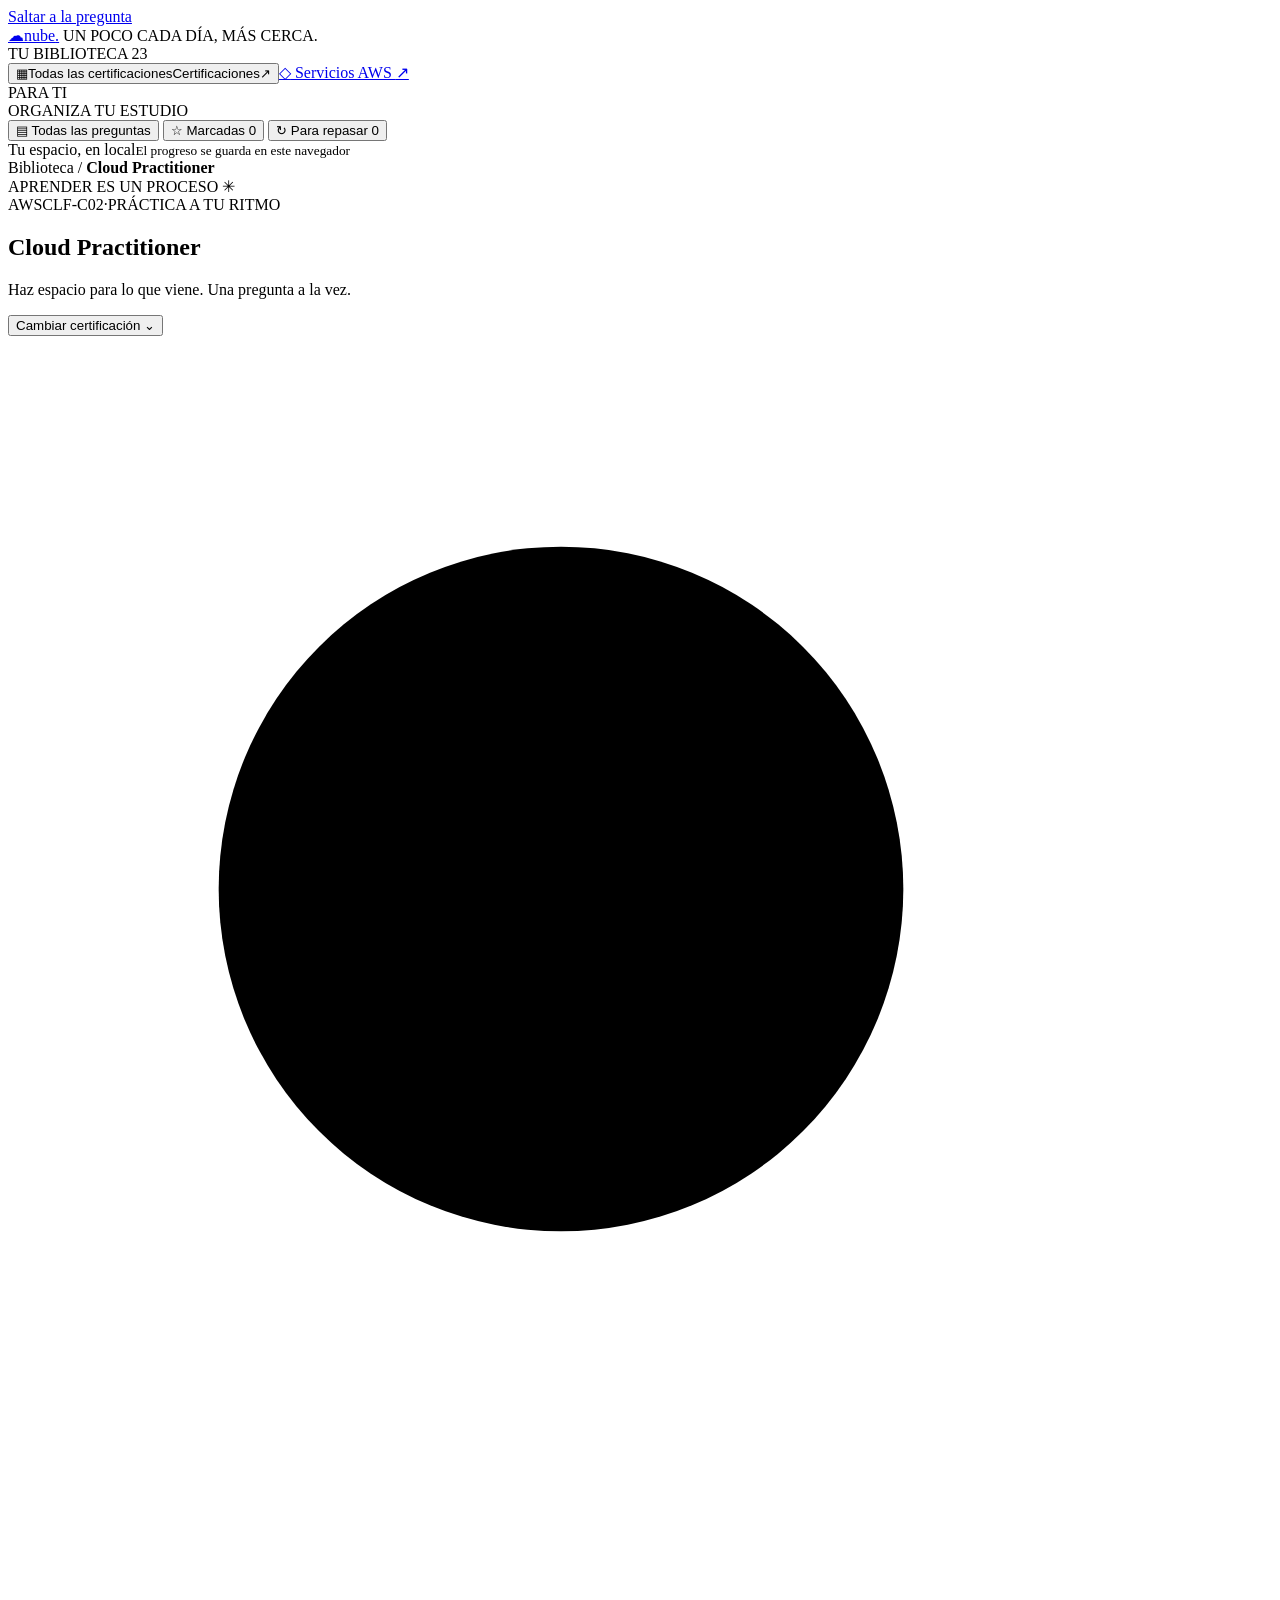
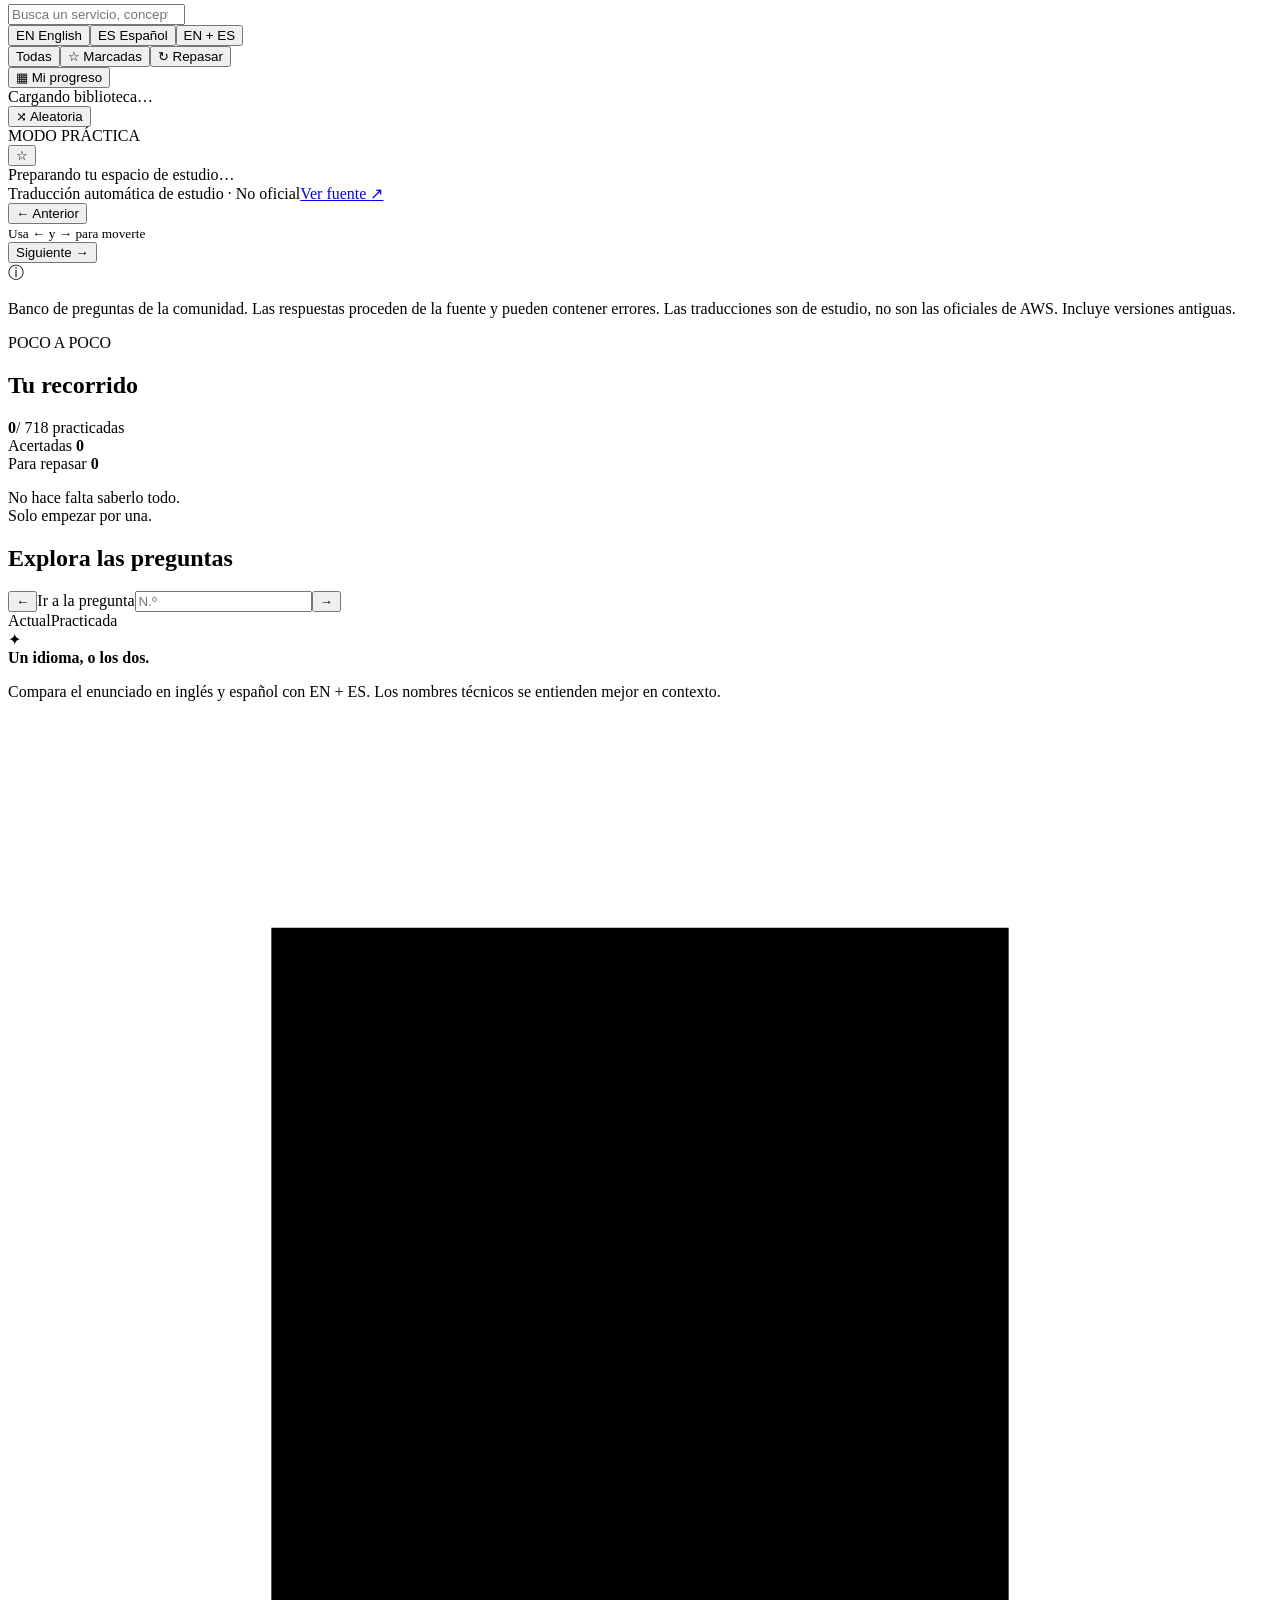
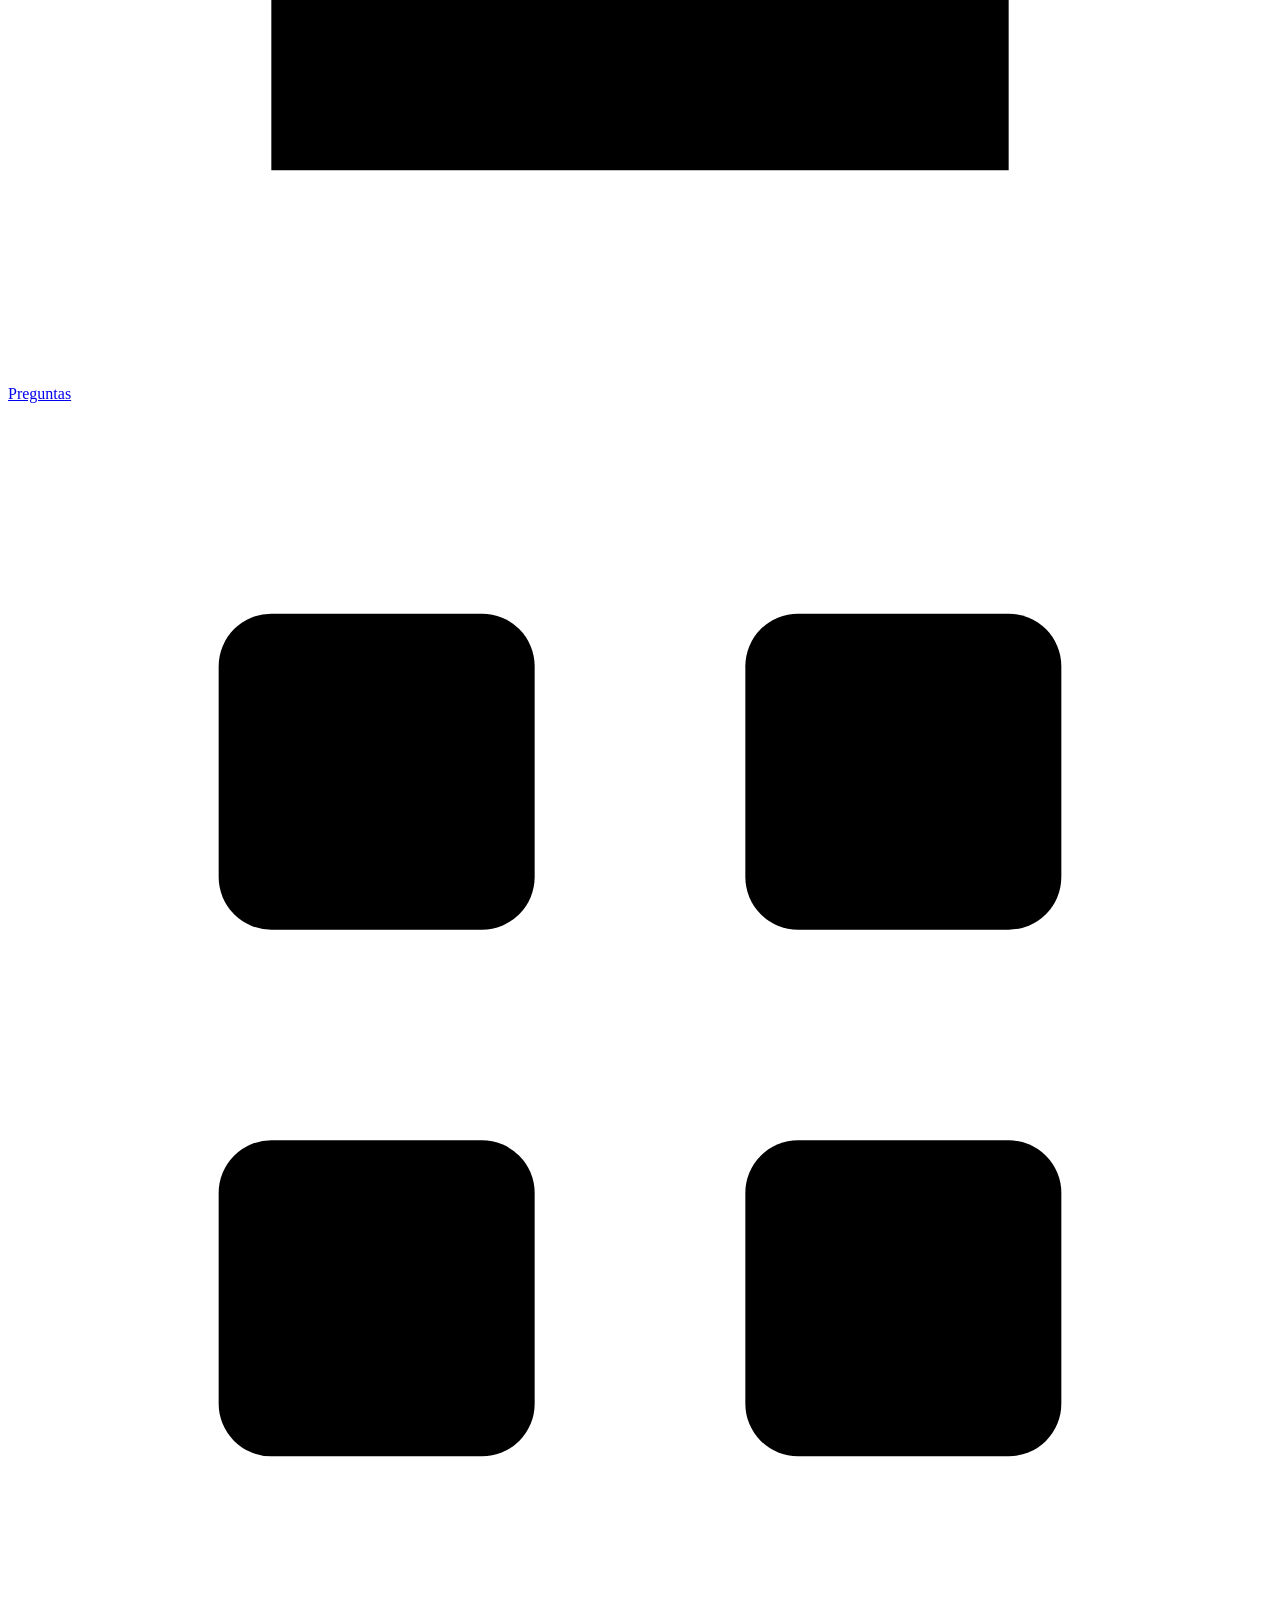
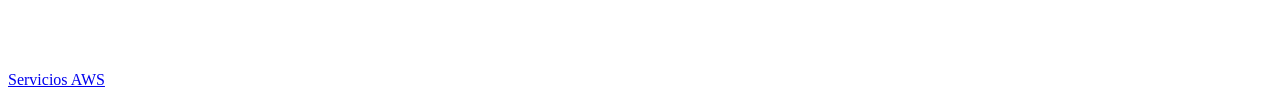
==== ui/index.html @ dbf4e155 "Improve responsive study interface: index.html" ====
<!doctype html>
<html lang="es">
<head>
  <meta charset="utf-8">
  <meta name="viewport" content="width=device-width, initial-scale=1, viewport-fit=cover">
  <meta name="theme-color" content="#f7f8fa">
  <meta name="description" content="Tu biblioteca local para estudiar certificaciones AWS. Preguntas en inglés y español, práctica y progreso personal.">
  <title>Nube — Tu espacio de estudio AWS</title>
  <link rel="icon" href="data:image/svg+xml,%3Csvg xmlns='http://www.w3.org/2000/svg' viewBox='0 0 48 48'%3E%3Crect width='48' height='48' rx='14' fill='%231e6257'/%3E%3Cpath d='M13 30h23a7 7 0 0 0-6-12 10 10 0 0 0-19 4 4 4 0 0 0 2 8' fill='white'/%3E%3C/svg%3E">
  <link rel="stylesheet" href="styles.css">
  <script src="app.mjs" type="module"></script>
</head>
<body class="study-page">
  <a class="skip-link" href="#question-card">Saltar a la pregunta</a>
  <div class="app-shell">
    <aside class="sidebar">
      <a class="brand" href="./" aria-label="Nube, inicio"><span class="brand-icon" aria-hidden="true">☁</span>nube<span class="brand-dot">.</span></a>
      <span class="brand-caption">UN POCO CADA DÍA, MÁS CERCA.</span>
      <div class="sidebar-heading">TU BIBLIOTECA <span id="exam-count">23</span></div>
      <div class="sidebar-navigation"><button id="library-button" class="library-button"><span class="tiny-grid" aria-hidden="true">▦</span><span class="desktop-library-label">Todas las certificaciones</span><span class="mobile-library-label">Certificaciones</span><span aria-hidden="true">↗</span></button><a href="services.html" class="library-button services-link"><span class="tiny-grid" aria-hidden="true">◇</span> Servicios AWS <span aria-hidden="true">↗</span></a></div>
      <div class="sidebar-heading recommended-label">PARA TI</div>
      <nav id="recommended" aria-label="Certificaciones destacadas"></nav>
      <div class="sidebar-divider"></div>
      <div class="sidebar-heading">ORGANIZA TU ESTUDIO</div>
      <button class="side-link active" data-filter="all"><span aria-hidden="true">▤</span> Todas las preguntas <span id="all-count"></span></button>
      <button class="side-link" data-filter="bookmarked"><span aria-hidden="true">☆</span> Marcadas <span id="bookmarked-count">0</span></button>
      <button class="side-link" data-filter="incorrect"><span aria-hidden="true">↻</span> Para repasar <span id="incorrect-count">0</span></button>
      <div class="sidebar-bottom"><span class="local-indicator"></span><div>Tu espacio, en local<small>El progreso se guarda en este navegador</small></div></div>
    </aside>

    <main>
      <header class="topbar"><div class="breadcrumb">Biblioteca <span>/</span> <strong id="breadcrumb-name">Cloud Practitioner</strong></div><span class="topbar-label">APRENDER ES UN PROCESO <span aria-hidden="true">✳</span></span></header>
      <section class="workspace">
        <div class="page-heading"><div><div class="eyebrow"><span class="aws-label">AWS</span><span id="exam-code">CLF-C02</span><span class="eyebrow-dot">·</span><span>PRÁCTICA A TU RITMO</span></div><h1 id="exam-name">Cloud Practitioner</h1><p>Haz espacio para lo que viene. Una pregunta a la vez.</p></div><button id="change-exam" class="button secondary change-exam">Cambiar certificación <span aria-hidden="true">⌄</span></button></div>

        <div class="study-toolbar">
          <label class="search-box"><svg viewBox="0 0 24 24" aria-hidden="true"><circle cx="10.5" cy="10.5" r="6.5"/><path d="m16 16 4 4"/></svg><input id="search" type="search" placeholder="Busca un servicio, concepto o pregunta…" aria-label="Buscar preguntas"></label>
          <div class="language-switch" role="group" aria-label="Idioma de las preguntas"><button data-language="en">EN <span>English</span></button><button data-language="es" class="active">ES <span>Español</span></button><button data-language="both" aria-label="Ver ambos idiomas">EN + ES</button></div>
        </div>

        <div class="mobile-tools"><div class="mobile-filters" role="group" aria-label="Filtrar preguntas"><button class="active" data-filter="all">Todas</button><button data-filter="bookmarked">☆ Marcadas</button><button data-filter="incorrect">↻ Repasar</button></div><button id="study-overview" class="overview-button" aria-haspopup="dialog" aria-controls="progress-dialog"><span aria-hidden="true">▦</span> Mi progreso</button><span id="mobile-progress"></span></div>

        <div class="study-layout">
          <div class="question-column">
            <div class="question-toolbar"><div><span class="live-dot"></span><span id="result-count">Cargando biblioteca…</span></div><button id="shuffle" class="text-button"><span aria-hidden="true">⤨</span> Aleatoria</button></div>
            <article id="question-card" tabindex="-1" class="question-card" aria-busy="true">
              <div class="question-meta"><div><span class="pill">MODO PRÁCTICA</span><span id="question-number" class="question-number"></span></div><button id="bookmark" class="bookmark-button" aria-label="Marcar pregunta" aria-pressed="false">☆</button></div>
              <div id="loading" class="loading">Preparando tu espacio de estudio…</div>
              <div id="question-content" hidden>
                <div id="translation-notice" class="translation-notice" hidden></div>
                <button id="translation-retry" class="text-button" hidden>Reintentar traducción</button>
                <div id="question-stem" class="question-stem"></div>
                <div id="question-images" class="question-images"></div>
                <p id="selection-hint" class="selection-hint"></p>
                <div id="choices" class="choices" role="group" aria-label="Opciones de respuesta"></div>
                <div id="feedback" class="feedback" role="status" aria-live="polite" hidden></div>
                <div class="answer-actions"><button id="check-answer" class="button primary" disabled>Comprobar respuesta <span aria-hidden="true">→</span></button><button id="reveal-answer" class="text-button">Ver respuesta</button><button id="retry" class="text-button" hidden>Intentar de nuevo</button></div>
                <section id="discussion" class="discussion-panel" hidden aria-labelledby="discussion-heading">
                  <h2 id="discussion-heading">Explicación y debate</h2>
                  <p class="discussion-note">Comentarios de la comunidad de ExamTopics. Pueden discrepar entre sí o contener errores; los votos no verifican una respuesta.</p>
                  <details id="discussion-details"><summary id="discussion-summary">Ver comentarios</summary><p id="discussion-language" class="discussion-language"></p><p id="discussion-status" class="discussion-status" role="status" hidden></p><div id="discussion-comments"></div><button id="discussion-more" class="text-button" hidden>Mostrar más comentarios</button></details>
                </section>
              </div>
              <div id="empty-state" class="empty-state" hidden><span aria-hidden="true">⌕</span><h2>No hay preguntas aquí todavía</h2><p id="empty-message"></p><button id="clear-filters" class="button secondary">Ver todas las preguntas</button></div>
              <footer class="question-footer"><span id="translation-label">Traducción automática de estudio · No oficial</span><a id="source-link" href="#" target="_blank" rel="noopener noreferrer">Ver fuente <span aria-hidden="true">↗</span></a></footer>
            </article>
            <div class="question-navigation"><button id="previous" class="button secondary"><span aria-hidden="true">←</span> Anterior</button><div><span id="navigation-position"></span><small>Usa ← y → para moverte</small></div><button id="next" class="button primary">Siguiente <span aria-hidden="true">→</span></button></div>
            <div class="bank-note"><span aria-hidden="true">ⓘ</span><p>Banco de preguntas de la comunidad. Las respuestas proceden de la fuente y pueden contener errores. Las traducciones son de estudio, no son las oficiales de AWS. Incluye versiones antiguas.</p></div>
          </div>

          <aside class="study-aside" aria-label="Progreso de estudio">
            <section class="progress-card"><div class="card-eyebrow">POCO A POCO</div><h2>Tu recorrido</h2><div class="progress-total"><strong id="answered-count">0</strong><span id="progress-denominator">/ 718 practicadas</span></div><div class="progress-track"><div id="progress-fill"></div></div><div class="progress-stats"><div><span class="stat-dot green"></span>Acertadas <strong id="correct-count">0</strong></div><div><span class="stat-dot amber"></span>Para repasar <strong id="review-count">0</strong></div></div><p class="encouragement" id="encouragement">No hace falta saberlo todo.<br>Solo empezar por una.</p></section>
            <section class="question-map"><div class="map-heading"><h2>Explora las preguntas</h2><span id="map-range"></span></div><div id="question-grid" class="question-grid"></div><div class="map-controls"><button id="map-previous" class="text-button" aria-label="Bloque anterior de preguntas">←</button><label>Ir a la pregunta<input id="jump" type="number" inputmode="numeric" min="1" placeholder="N.º" aria-label="Ir al número de pregunta"></label><button id="map-next" class="text-button" aria-label="Bloque siguiente de preguntas">→</button></div><div class="map-legend"><span><i class="current"></i>Actual</span><span><i class="done"></i>Practicada</span></div></section>
            <div class="study-tip"><span aria-hidden="true">✦</span><div><strong>Un idioma, o los dos.</strong><p>Compara el enunciado en inglés y español con EN + ES. Los nombres técnicos se entienden mejor en contexto.</p></div></div>
          </aside>
        </div>
      </section>
    </main>
  </div>

  <nav class="mobile-navigation" aria-label="Navegación principal"><a href="index.html" aria-current="page"><svg viewBox="0 0 24 24" aria-hidden="true"><path d="M5 4h14v16H5zM8 8h8M8 12h8M8 16h5"/></svg><span>Preguntas</span></a><a href="services.html"><svg viewBox="0 0 24 24" aria-hidden="true"><rect x="4" y="4" width="6" height="6" rx="1"/><rect x="14" y="4" width="6" height="6" rx="1"/><rect x="4" y="14" width="6" height="6" rx="1"/><rect x="14" y="14" width="6" height="6" rx="1"/></svg><span>Servicios AWS</span></a></nav>
  <dialog id="progress-dialog" class="progress-dialog" aria-labelledby="progress-dialog-title"><div class="dialog-heading"><div><span class="eyebrow">TU SESIÓN DE ESTUDIO</span><h2 id="progress-dialog-title">Un paso cada día</h2></div><button id="close-progress" class="icon-button" aria-label="Cerrar progreso">×</button></div><div id="mobile-study-panel"></div><p class="dialog-note">Tu progreso se guarda en este navegador.</p></dialog>
  <dialog id="library-dialog" aria-labelledby="library-title"><div class="dialog-heading"><div><span class="eyebrow">TU PRÓXIMO PASO</span><h2 id="library-title">Elige una certificación</h2></div><button id="close-library" class="icon-button" aria-label="Cerrar biblioteca">×</button></div><label class="search-box dialog-search"><input id="exam-search" type="search" placeholder="Buscar por nombre o código…" aria-label="Buscar certificación"></label><div id="exam-list" class="exam-list"></div><p class="dialog-note">Las versiones sin código se muestran tal como aparecen en la caché. No se garantiza que correspondan a un examen vigente.</p></dialog>
  <noscript>Esta página necesita JavaScript para consultar las preguntas.</noscript>
</body>
</html>
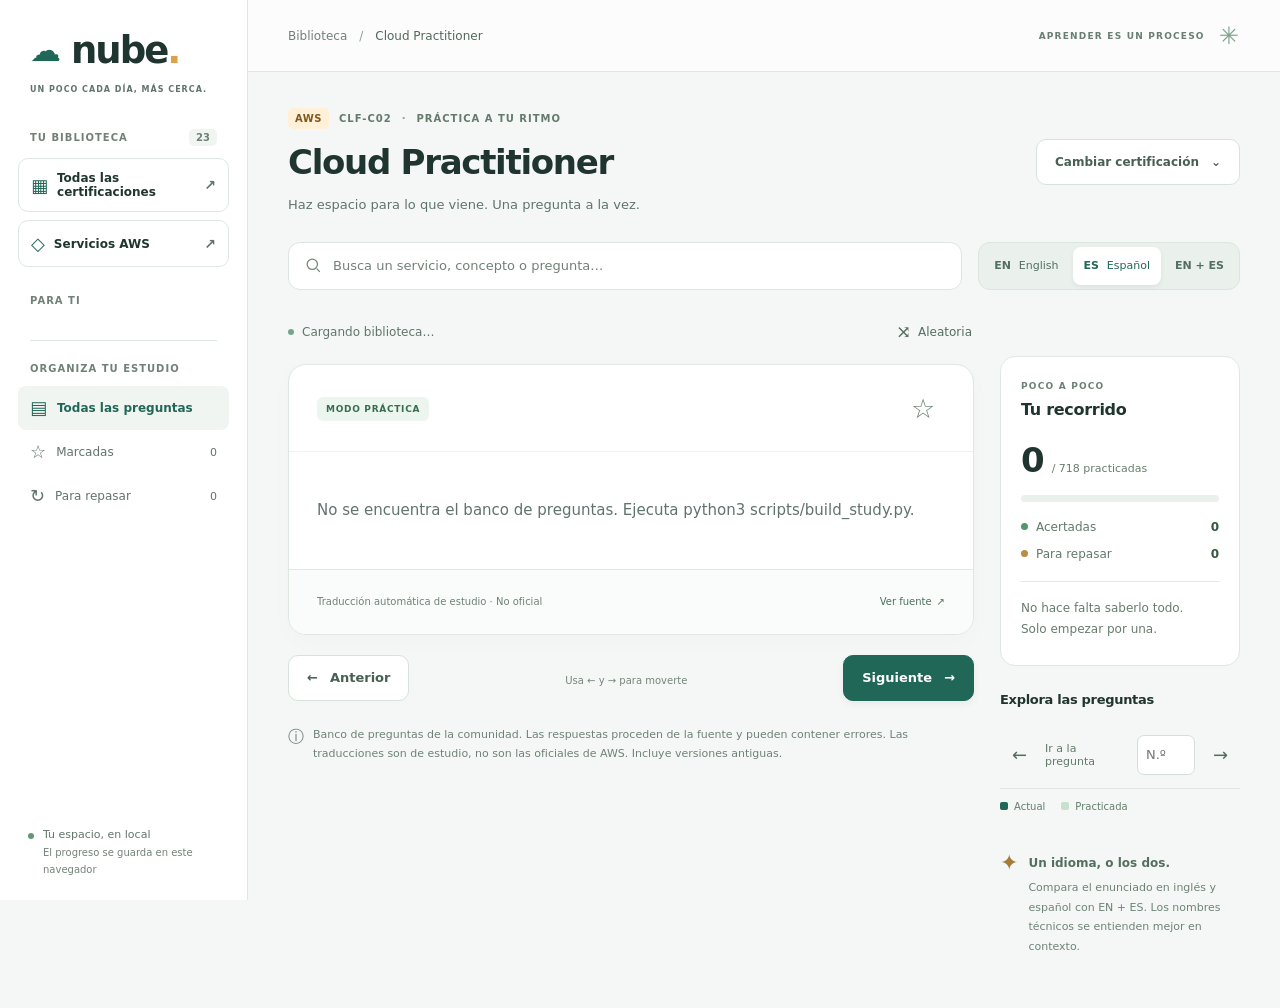
==== commit 6d0acfc6: "Refresh cached styles and modules for the mobile interface" ====
--- a/ui/index.html
+++ b/ui/index.html
@@ -7,8 +7,8 @@
   <meta name="description" content="Tu biblioteca local para estudiar certificaciones AWS. Preguntas en inglés y español, práctica y progreso personal.">
   <title>Nube — Tu espacio de estudio AWS</title>
   <link rel="icon" href="data:image/svg+xml,%3Csvg xmlns='http://www.w3.org/2000/svg' viewBox='0 0 48 48'%3E%3Crect width='48' height='48' rx='14' fill='%231e6257'/%3E%3Cpath d='M13 30h23a7 7 0 0 0-6-12 10 10 0 0 0-19 4 4 4 0 0 0 2 8' fill='white'/%3E%3C/svg%3E">
-  <link rel="stylesheet" href="styles.css">
-  <script src="app.mjs" type="module"></script>
+  <link rel="stylesheet" href="styles.css?v=20261025-mobile">
+  <script src="app.mjs?v=20261025-mobile" type="module"></script>
 </head>
 <body class="study-page">
   <a class="skip-link" href="#question-card">Saltar a la pregunta</a>
--- a/ui/styles.css
+++ b/ui/styles.css
@@ -0,0 +1,19 @@
+@font-face{font-family:'DM Sans';src:url('fonts/DM-Sans.ttf') format('truetype');font-weight:100 1000;font-display:swap}
+@font-face{font-family:'Manrope';src:url('fonts/Manrope.ttf') format('truetype');font-weight:200 800;font-display:swap}
+
+:root{--bg:#f5f7f6;--paper:#fff;--ink:#20352f;--muted:#60746b;--line:#dfe7e2;--green:#216757;--soft-green:#eaf3ee;--orange:#dea14b;--font:'DM Sans',system-ui,sans-serif;--heading:'Manrope',system-ui,sans-serif;font-family:var(--font);color:var(--ink);background:var(--bg);font-synthesis:none;color-scheme:light}
+*{box-sizing:border-box}body{margin:0}button,input,select{font:inherit}button,a,input,select,summary{-webkit-tap-highlight-color:transparent;outline-offset:4px}button{cursor:pointer;color:inherit;border:0;background:transparent}button:disabled{cursor:default;opacity:.45}button:focus-visible,a:focus-visible,input:focus-visible,select:focus-visible,summary:focus-visible{outline:3px solid #5b9c85}button svg{pointer-events:none}a{color:inherit}h1,h2,h3,p{margin:0}[hidden]{display:none!important}::selection{background:#cce5d8}.skip-link{position:fixed;top:8px;left:8px;z-index:100;padding:12px 18px;background:var(--green);color:white;border-radius:8px;transform:translateY(-160%)}.skip-link:focus{transform:none}.sr-only{position:absolute;width:1px;height:1px;padding:0;margin:-1px;overflow:hidden;clip:rect(0,0,0,0);white-space:nowrap;border:0}
+.app-shell{display:grid;grid-template-columns:248px minmax(0,1fr);min-height:100dvh}.app-shell>main{min-width:0}.sidebar{background:#fff;border-right:1px solid var(--line);padding:32px 18px 22px;display:flex;flex-direction:column;position:sticky;top:0;height:100dvh;overflow-y:auto;scrollbar-width:thin}.brand{font-family:var(--heading);font-size:37px;font-weight:800;letter-spacing:-2px;text-decoration:none;display:flex;align-items:center;gap:10px;padding:0 12px;line-height:1}.brand-icon{font-size:31px;letter-spacing:0;color:var(--green)}.brand-dot{color:var(--orange);margin-left:-10px}.brand-caption{letter-spacing:1px;font-size:8px;font-weight:650;color:var(--muted);margin:16px 12px 35px}.sidebar-heading{font-size:10px;letter-spacing:1px;font-weight:700;color:#708177;display:flex;justify-content:space-between;align-items:center;margin:0 12px 12px}.sidebar-heading>span{font-size:10px;background:#f1f5f2;padding:3px 7px;border-radius:5px;letter-spacing:0}.sidebar-navigation{display:grid;gap:8px}.library-button{font-size:12px;font-weight:600;width:100%;min-height:46px;padding:12px;display:flex;align-items:center;gap:9px;border:1px solid var(--line);border-radius:10px;text-align:left;text-decoration:none}.library-button:hover{background:#f4f8f5}.library-button>span:last-child{margin-left:auto;color:var(--muted);font-size:14px}.tiny-grid{font-size:18px;color:var(--green)}.mobile-library-label{display:none}.recommended-label{margin-top:28px}.recommended-exam{display:flex;align-items:center;gap:10px;border-radius:10px;width:100%;text-align:left;padding:12px 9px;margin:4px 0;color:#576c61;min-height:66px}.recommended-exam:hover{background:#f5f8f6}.recommended-exam.active{background:var(--soft-green);color:var(--green)}.exam-symbol{display:grid;place-items:center;flex:none;font-size:20px;width:34px;height:36px;border-radius:9px;background:#f3f6f4;color:#6e8578}.recommended-exam.active .exam-symbol{background:#d8eade;color:var(--green)}.recommended-exam strong{display:block;font-size:12px;font-weight:650;line-height:1.5}.recommended-exam small{display:block;font-size:10px;letter-spacing:.4px;color:#687c71;margin-top:3px}.sidebar-divider{border-top:1px solid var(--line);margin:22px 12px}.side-link{display:flex;gap:10px;align-items:center;text-align:left;width:100%;padding:12px;font-size:12px;color:#60746a;border-radius:8px;min-height:44px}.side-link>span:first-child{font-size:18px;line-height:1}.side-link>span:last-child{margin-left:auto;font-size:11px}.side-link.active{font-weight:650;color:var(--green);background:#f0f5f2}.sidebar-bottom{display:flex;align-items:flex-start;gap:9px;margin-top:auto;padding:28px 10px 0;font-size:11px;color:#61756a}.sidebar-bottom small{display:block;font-size:10px;color:#718277;line-height:1.7;margin-top:3px}.local-indicator{width:6px;height:6px;background:#639779;border-radius:50%;margin-top:5px;flex:none}
+.topbar{height:72px;border-bottom:1px solid var(--line);display:flex;justify-content:space-between;align-items:center;gap:20px;padding:0 40px;background:#ffffffb3}.breadcrumb{display:flex;align-items:center;gap:12px;font-size:12px;color:#718077;min-width:0}.breadcrumb strong{font-weight:500;color:#52685b;overflow:hidden;text-overflow:ellipsis;white-space:nowrap}.breadcrumb>span{color:#8fa095}.topbar-label{font-size:9px;font-weight:600;letter-spacing:1.2px;color:#687e70;display:flex;align-items:center;gap:14px;white-space:nowrap}.topbar-label>span{font-size:24px;color:#7da48c}.workspace{max-width:1440px;margin:auto;padding:36px 40px 36px}.page-heading{display:flex;align-items:center;justify-content:space-between;gap:20px;margin-bottom:26px}.eyebrow{font-size:10px;color:#637a6d;letter-spacing:1px;font-weight:650;display:flex;align-items:center;gap:10px}.aws-label{font-size:10px;background:#fff0d7;color:#80571d;padding:5px 7px;border-radius:5px;letter-spacing:.5px}.eyebrow-dot{color:#8ca293}h1{font-family:var(--heading);letter-spacing:-1.3px;font-size:34px;font-weight:750;line-height:1.25;margin:12px 0 10px}.page-heading p{font-size:13px;color:var(--muted);line-height:1.7}.button{display:inline-flex;align-items:center;justify-content:center;gap:12px;padding:12px 18px;font-size:13px;font-weight:600;border-radius:10px;white-space:nowrap;min-height:46px}.button.primary{background:var(--green);color:#fff;border:1px solid var(--green);box-shadow:0 3px 6px #163e2910}.button.primary:hover:not(:disabled){background:#174f41}.button.secondary{background:#fff;border:1px solid #d7e2da;color:#486052}.button.secondary:hover:not(:disabled){border-color:#7aa68d;background:#f4faf6}.change-exam{font-size:12px;flex:none}.study-toolbar{display:flex;gap:16px;align-items:center;margin-bottom:22px}.search-box{display:flex;gap:10px;align-items:center;background:#fff;border:1px solid #dce5df;border-radius:12px;min-height:48px;padding:0 15px;flex:1;min-width:0}.search-box svg{width:19px;height:19px;stroke:#70877a;fill:none;stroke-width:1.6;flex:none}.search-box input{width:100%;min-width:0;border:0;background:transparent;padding:13px 0;font-size:13px;color:var(--ink);outline:0}.search-box:focus-within{border-color:#679a80;box-shadow:0 0 0 3px #21675712}.search-box input::placeholder{color:#718177;opacity:1}.language-switch{display:flex;align-items:center;gap:3px;border:1px solid #dce5df;padding:4px;background:#eaf0ec;border-radius:12px;flex:none}.language-switch button{font-size:11px;color:#536f60;padding:10px 11px;border-radius:8px;font-weight:650;min-height:38px}.language-switch button>span{font-weight:450;margin-left:4px}.language-switch button.active{background:#fff;color:var(--green);box-shadow:0 2px 5px #203f2910}.study-layout{display:grid;grid-template-columns:minmax(0,1fr) 240px;gap:26px}.question-column{min-width:0}.question-toolbar{display:flex;align-items:center;justify-content:space-between;gap:10px;margin-bottom:12px;font-size:12px;color:#60766a;min-height:32px}.question-toolbar>div{display:flex;gap:8px;align-items:center}.live-dot{height:6px;width:6px;border-radius:50%;background:#74a68a;flex:none}.text-button{font-size:12px;color:#526f5e;padding:8px 2px;display:inline-flex;align-items:center;justify-content:center;gap:7px;min-height:40px}.text-button:hover{color:var(--green);text-decoration:underline;text-underline-offset:4px}.text-button>span{font-size:18px;line-height:1}
+.question-card{background:#fff;border:1px solid #dfe7e1;border-radius:18px;box-shadow:0 6px 24px #233f2c05;overflow:hidden;scroll-margin-top:22px}.question-meta{padding:22px 28px 20px;display:flex;align-items:center;justify-content:space-between;border-bottom:1px solid #f0f4f1;margin-bottom:24px}.question-meta>div{display:flex;align-items:center;gap:14px;flex-wrap:wrap}.pill{font-size:9px;font-weight:650;letter-spacing:.7px;color:#376d50;background:#edf5ef;padding:7px 9px;border-radius:6px}.question-number{font-size:12px;color:#63796b}.bookmark-button{font-size:27px;color:#6b8272;line-height:1;border-radius:10px;width:44px;height:44px;flex:none}.bookmark-button:hover{background:#f5f8f5}.bookmark-button[aria-pressed=true]{color:#8d651d;background:#fff5df}#question-content{padding:0 28px 26px}.question-stem{font-size:17px;line-height:1.8;font-weight:500;white-space:pre-wrap;color:#2e4137;overflow-wrap:anywhere}.question-stem .parallel-english{font-size:15px;color:#5e7265;margin-top:20px;padding:18px;border:1px solid #e3ebe5;border-radius:10px;background:#f7faf8;font-weight:400}.parallel-label{display:block;font-size:10px;color:#587460;letter-spacing:.8px;font-weight:650;margin-bottom:7px}.question-stem .parallel-label{white-space:normal}.selection-hint{font-size:12px;color:#657d6c;margin:24px 0 13px}.choices{display:flex;flex-direction:column;gap:12px}.choice{width:100%;display:flex;align-items:flex-start;gap:13px;text-align:left;padding:16px;border:1px solid #dfe7e2;border-radius:12px;transition:background .15s,border-color .15s;line-height:1.65;min-height:62px;background:#fff}.choice:not(:disabled):hover{background:#f7fbf8;border-color:#95b8a2}.choice.selected{border-color:#377d5b;background:#eff7f1;box-shadow:0 0 0 1px #377d5b}.choice-letter{flex:none;font-size:12px;font-weight:650;border:1px solid #d7e2d9;border-radius:8px;width:30px;height:30px;display:grid;place-items:center;background:#f7faf8;color:#587562;line-height:1}.choice.selected .choice-letter{background:var(--green);border-color:var(--green);color:white}.choice-body{font-size:15px;color:#455f4f;flex:1;min-width:0;padding-top:2px;overflow-wrap:anywhere}.choice-english{display:block;font-size:13px;color:#627a6a;padding-top:9px;margin-top:9px;border-top:1px dashed #d7e3da}.choice.correct{background:#edf7ef;border-color:#7cb58e;opacity:1}.choice.correct .choice-letter{background:#357b54;color:white;border-color:#357b54}.choice.incorrect{background:#fff4ed;border-color:#dba58b;opacity:1}.choice.incorrect .choice-letter{background:#a95c3d;color:white;border-color:#a95c3d}.choice:disabled{opacity:1}.choice-status{color:#337d51;font-weight:bold;font-size:19px;align-self:center;flex:none}.choice.incorrect .choice-status{color:#9f5939}.answer-actions{display:flex;align-items:center;gap:22px;margin-top:24px;flex-wrap:wrap}.question-footer{display:flex;align-items:center;justify-content:space-between;gap:16px;background:#fafcfb;border-top:1px solid var(--line);padding:16px 28px;font-size:10px;color:#6e8274;line-height:1.6}.question-footer a{text-decoration:none;white-space:nowrap;color:#4b725b;min-height:32px;display:inline-flex;align-items:center;gap:5px}.question-footer a:hover{text-decoration:underline}.question-navigation{display:flex;align-items:center;justify-content:space-between;margin:20px 0 24px;gap:12px}.question-navigation>div{text-align:center;font-size:12px;color:#4e6a57}.question-navigation small{display:block;font-size:10px;color:#738679;margin-top:5px}.question-navigation .button{min-width:110px}.bank-note{display:flex;align-items:flex-start;gap:9px;color:#6f8276}.bank-note>span{font-size:16px;line-height:1.5}.bank-note p{font-size:11px;line-height:1.8;max-width:660px}.study-aside{padding-top:44px;min-width:0}.progress-card{background:#fff;border:1px solid var(--line);border-radius:15px;padding:24px 20px}.card-eyebrow{color:#6b8273;font-size:9px;letter-spacing:1.2px;font-weight:650;margin-bottom:9px}.progress-card h2,.question-map h2{font-family:var(--heading);font-size:16px;font-weight:700;letter-spacing:-.3px}.progress-total{margin-top:24px;display:flex;align-items:baseline;gap:7px}.progress-total strong{font-family:var(--heading);font-size:34px;font-weight:700;line-height:1}.progress-total>span{font-size:11px;color:#677e6c}.progress-track{height:7px;background:#eaf1ec;border-radius:5px;margin:18px 0;overflow:hidden}.progress-track>div{height:100%;background:var(--green);width:0;transition:width .3s}.progress-stats{display:flex;flex-direction:column;gap:13px;font-size:12px;color:#62796a}.progress-stats>div{display:flex;align-items:center;gap:8px}.progress-stats strong{margin-left:auto;font-weight:650;color:#355840}.stat-dot{width:7px;height:7px;border-radius:50%;flex:none}.stat-dot.green{background:#53976b}.stat-dot.amber{background:#bb8c43}.encouragement{border-top:1px solid var(--line);padding-top:16px;margin-top:20px;font-size:12px;line-height:1.8;color:#657d6c;white-space:pre-line}.question-map{margin-top:26px}.map-heading{display:flex;justify-content:space-between;align-items:center;gap:5px;margin-bottom:15px}.map-heading h2{font-size:13px}.map-heading>span{font-size:11px;color:#6c8273}.question-grid{display:grid;grid-template-columns:repeat(5,minmax(0,1fr));gap:7px}.question-cell{min-height:38px;border:1px solid #dce6de;border-radius:7px;font-size:12px;background:#fff;color:#5d7765;position:relative}.question-cell:hover{border-color:#5d8e6e}.question-cell.done{color:#3c6a4b;background:#e4f0e8;border-color:#cddfd2}.question-cell.missed{color:#8c662e;background:#fcf1df;border-color:#e7d3af}.question-cell.current{color:#fff;background:var(--green);border-color:var(--green)}.question-cell.saved:after{content:'';height:5px;width:5px;border-radius:50%;position:absolute;top:3px;right:3px;background:var(--orange)}.map-controls{display:flex;justify-content:space-between;align-items:center;border-bottom:1px solid var(--line);padding:13px 0;gap:6px}.map-controls>button{padding:8px 12px;font-size:18px}.map-controls label{font-size:11px;color:#607a68;display:flex;align-items:center;gap:8px}.map-controls input{font-size:13px;min-height:40px;width:58px;border:1px solid #d4e0d7;border-radius:7px;padding:8px;background:#fff;color:var(--ink)}.map-legend{display:flex;gap:16px;padding-top:12px;font-size:10px;color:#627e6b}.map-legend span{display:flex;align-items:center;gap:6px}.map-legend i{width:8px;height:8px;display:block;border-radius:2px}.map-legend .current{background:var(--green)}.map-legend .done{background:#c9e0cf}.study-tip{margin-top:25px;display:flex;gap:10px;padding:15px 0}.study-tip>span{color:#a47b38;font-size:22px;line-height:1}.study-tip strong{font-size:12px;font-weight:650;color:#536f5e}.study-tip p{font-size:11px;line-height:1.8;color:#6e8375;margin-top:7px}.feedback{border:1px solid #cce4d1;border-radius:10px;background:#edf7ef;padding:15px 16px;margin-top:18px;font-size:14px;line-height:1.7;color:#2c6940}.feedback.incorrect{background:#fff5e7;border-color:#edd8b3;color:#815c28}.feedback.revealed{background:#eff5f2;border-color:#d9e6dd;color:#4d6d59}.translation-notice{background:#fff5e3;color:#805f27;font-size:13px;padding:13px;border-radius:9px;margin-bottom:16px}.loading{padding:25px 28px 50px;color:var(--muted);font-size:15px}.empty-state{padding:5px 28px 35px;text-align:center}.empty-state>span{display:block;color:#7aa188;font-size:50px}.empty-state h2{font-family:var(--heading);font-size:21px;margin:15px 0 10px}.empty-state p{color:var(--muted);font-size:14px;line-height:1.7;margin-bottom:20px}.question-images img{display:block;max-width:100%;height:auto;margin-top:16px}.question-images .image-link{font-size:13px;color:var(--green)}
+/* Native dialogs retain focus and keyboard dismissal on every screen size. */
+dialog{color:var(--ink);border:1px solid #dae6dd;border-radius:22px;padding:28px;max-width:720px;width:calc(100% - 32px);max-height:88dvh;box-shadow:0 24px 100px #163c2b33;overscroll-behavior:contain}dialog::backdrop{background:#14342970;backdrop-filter:blur(5px)}body:has(dialog[open]){overflow:hidden}.dialog-heading{display:flex;align-items:flex-start;justify-content:space-between;gap:14px}.dialog-heading h2{font-family:var(--heading);font-size:25px;letter-spacing:-.7px;margin:9px 0 22px}.icon-button{font-size:28px;color:#5e7d68;width:44px;height:44px;display:grid;place-items:center;flex:none;border:1px solid var(--line);border-radius:50%;line-height:1}.dialog-search{margin-bottom:18px;background:#f7faf8}.exam-list{display:grid;grid-template-columns:1fr 1fr;gap:10px}.exam-option{min-width:0;border:1px solid var(--line);border-radius:12px;padding:16px;text-align:left;display:flex;flex-direction:column;gap:7px;background:#fff}.exam-option:hover{border-color:#80a98e;background:#f6fbf7}.exam-option.active{border-color:#659877;background:#edf6ef}.exam-option strong{font-size:14px;font-weight:600;line-height:1.5}.exam-option>span{font-size:11px;color:#627d6b}.exam-option .exam-option-code{font-size:10px;font-weight:650;letter-spacing:.5px;color:var(--green)}.dialog-note{font-size:11px;color:#6e8375;line-height:1.8;margin-top:20px}.no-exams{font-size:14px;color:var(--muted);padding:15px}.progress-dialog{max-width:440px}.progress-dialog .study-aside{display:block;padding:0}.progress-dialog .study-tip{display:none}.progress-dialog .question-cell{min-height:44px}.mobile-tools,.mobile-navigation{display:none}
+.discussion-panel{margin-top:28px;border-top:1px solid var(--line);padding-top:24px}.discussion-panel h2{font-family:var(--heading);font-size:19px;letter-spacing:-.4px;margin-bottom:10px}.discussion-note,.discussion-language{font-size:12px;line-height:1.8;color:#61796a}.discussion-panel details{margin-top:15px}.discussion-panel summary{font-size:14px;color:var(--green);font-weight:600;cursor:pointer;padding:12px 0;min-height:44px}.discussion-language{margin:9px 0 15px}.discussion-comment{border:1px solid #dde7e0;border-radius:12px;padding:18px;margin:14px 0;background:#f9fcfa}.comment-heading{display:flex;align-items:flex-start;justify-content:space-between;gap:12px;margin-bottom:13px}.comment-heading strong{font-size:13px;color:#3c6048;overflow-wrap:anywhere}.comment-votes{white-space:nowrap;font-size:11px;color:#42694d;background:#e8f2eb;border-radius:6px;padding:5px 8px}.comment-reply{display:block;font-size:11px;color:#647e6c;margin-top:5px}.comment-content{font-size:14px;line-height:1.8;color:#486451;white-space:pre-wrap;overflow-wrap:anywhere}.comment-actions{display:flex;align-items:center;gap:12px;flex-wrap:wrap;margin-top:12px}.comment-actions .text-button{color:var(--green);font-size:12px;text-decoration:underline;text-underline-offset:3px}.comment-translation-label{display:block;color:#647d6b;font-size:11px;margin-top:12px}.comment-original{margin-top:15px;border-top:1px dashed #d6e3da;padding-top:14px}.comment-original .comment-content{color:#617a69;font-size:13px}.comment-error,.discussion-status{font-size:12px;line-height:1.7;color:#865e27}.discussion-status{margin:13px 0}.discussion-panel #discussion-more{margin-top:6px;color:var(--green)}
+@media(min-width:1600px){.workspace{padding-top:46px}.study-layout{grid-template-columns:minmax(0,1fr) 270px;gap:32px}}
+@media(max-width:1250px){.app-shell{grid-template-columns:220px minmax(0,1fr)}.sidebar{padding:28px 12px 20px}.workspace{padding:30px 28px}.topbar{padding:0 28px}.topbar-label{display:none}.language-switch button>span{display:none}h1{font-size:30px}}
+@media(max-width:1150px){.study-layout{grid-template-columns:minmax(0,1fr)}.study-aside{display:none}.mobile-tools{display:flex;align-items:center;gap:10px;flex-wrap:wrap;margin:0 0 20px}.mobile-filters{display:flex;gap:6px}.mobile-filters button{font-size:12px;min-height:42px;padding:9px 12px;color:#526f5c;border:1px solid #dce7df;border-radius:9px;background:white}.mobile-filters button.active{background:var(--soft-green);color:var(--green);border-color:#aacdb7;font-weight:600}.overview-button{display:flex;align-items:center;justify-content:center;gap:6px;margin-left:auto;font-size:12px;font-weight:600;color:var(--green);min-height:44px;padding:9px 0}.overview-button>span{font-size:19px}.mobile-tools>span{font-size:11px;color:#607b68;width:100%}.question-toolbar{margin-bottom:10px}}
+@media(max-width:760px){
+  .app-shell{display:block}.sidebar{height:68px;position:static;overflow:visible;display:flex;flex-direction:row;align-items:center;justify-content:space-between;padding:12px 20px;border-right:0;border-bottom:1px solid var(--line);gap:14px}.brand{font-size:31px;padding:0;gap:8px;flex:none}.brand-icon{font-size:27px}.brand-caption,.sidebar-heading,.sidebar-divider,#recommended,.side-link,.sidebar-bottom{display:none}.sidebar-navigation{display:flex;align-items:center;gap:8px}.sidebar-navigation .services-link{display:none}.library-button{width:auto;min-height:42px;font-size:12px;gap:7px;padding:9px 12px;border:1px solid #dce7df;border-radius:22px}.library-button .tiny-grid,.desktop-library-label{display:none}.mobile-library-label{display:inline}.library-button>span:last-child{font-size:14px}.topbar{height:43px;padding:0 20px;background:transparent;border-bottom:0}.breadcrumb{font-size:11px;gap:10px}.workspace{padding:22px 18px 30px}.study-page .topbar{display:none}.study-page{padding-bottom:calc(146px + env(safe-area-inset-bottom))}.page-heading{margin-bottom:21px;gap:10px}.eyebrow{font-size:9px;gap:7px;letter-spacing:.6px}.eyebrow>span:last-child{font-size:9px}.aws-label{font-size:9px;padding:4px 6px}h1{font-size:28px;line-height:1.25;letter-spacing:-1px;margin:10px 0 9px;max-width:none}.page-heading p{display:none}.change-exam{display:none}.study-toolbar{display:grid;grid-template-columns:minmax(0,1fr);gap:11px;margin-bottom:14px}.search-box{min-height:48px;border-radius:11px}.search-box input{font-size:16px;padding:12px 0}.search-box input::placeholder{font-size:13px}.language-switch{width:100%;padding:4px;gap:4px;display:grid;grid-template-columns:repeat(3,minmax(0,1fr))}.language-switch button{font-size:12px;min-height:40px;padding:9px 4px}.language-switch button>span{display:inline;font-size:12px}.mobile-tools{gap:4px 10px;margin:0 0 12px}.mobile-filters{gap:5px}.mobile-filters button{font-size:11px;padding:8px 10px;min-height:40px}.overview-button{font-size:11px;gap:4px;min-height:44px}.overview-button>span{font-size:17px}.mobile-tools>span{font-size:11px}.question-toolbar{font-size:11px;margin-bottom:9px;gap:7px;min-height:36px}.question-toolbar .text-button{font-size:11px;min-height:40px}.question-card{border-radius:15px;scroll-margin-top:16px}.question-meta{padding:10px 16px;margin-bottom:18px;gap:8px}.question-meta>div{gap:10px}.pill{font-size:8px;padding:6px 7px}.question-number{font-size:11px}.bookmark-button{width:40px;height:40px;font-size:27px}#question-content{padding:0 17px 22px}.question-stem{font-size:16px;line-height:1.8;font-weight:450}.question-stem .parallel-english{font-size:14px;padding:14px;margin-top:18px;line-height:1.8}.selection-hint{font-size:12px;margin-top:22px}.choices{gap:11px}.choice{padding:14px 12px;gap:10px;border-radius:11px}.choice-body{font-size:15px;line-height:1.7;padding-top:0}.choice-letter{width:27px;height:27px;border-radius:7px;font-size:11px}.choice-english{font-size:13px;line-height:1.7}.choice-status{font-size:17px}.answer-actions{gap:12px;margin-top:22px}.answer-actions .primary{width:100%;min-height:48px;font-size:14px}.answer-actions>.text-button{margin:auto;min-height:44px;font-size:13px}.feedback{font-size:14px}.question-footer{padding:12px 16px;font-size:10px;gap:10px}.question-footer>span{max-width:70%}.question-footer a{font-size:11px;min-height:44px}.question-navigation{position:fixed;z-index:20;bottom:calc(64px + env(safe-area-inset-bottom));left:0;right:0;min-height:66px;margin:0;padding:10px 16px;background:#ffffffed;backdrop-filter:blur(14px);border-top:1px solid #e0e9e2;box-shadow:0 -8px 25px #1b402707;gap:8px}.question-navigation .button{font-size:12px;min-width:100px;min-height:44px;padding:10px 12px}.question-navigation>div{font-size:11px;font-weight:600;white-space:nowrap}.question-navigation small{display:none}.bank-note{margin-top:20px}.bank-note p{font-size:11px;line-height:1.8}.mobile-navigation{display:grid;grid-template-columns:1fr 1fr;position:fixed;bottom:0;left:0;right:0;z-index:21;gap:8px;padding:5px 20px calc(5px + env(safe-area-inset-bottom));min-height:64px;background:#fff;border-top:1px solid var(--line)}.mobile-navigation a{display:flex;align-items:center;justify-content:center;gap:9px;min-height:53px;text-decoration:none;font-size:12px;font-weight:550;color:#617b68;border-radius:10px}.mobile-navigation a[aria-current=page]{background:#edf5ef;color:var(--green);font-weight:700}.mobile-navigation svg{width:21px;height:21px;fill:none;stroke:currentColor;stroke-width:1.5;stroke-linecap:round;stroke-linejoin:round}.exam-list{grid-template-columns:1fr}.exam-option{padding:15px}.exam-option strong{font-size:15px}.exam-option>span{font-size:12px}dialog{width:100%;max-width:none;max-height:90dvh;margin:auto 0 0;border-radius:24px 24px 0 0;padding:24px 20px calc(24px + env(safe-area-inset-bottom));border-bottom:0}.dialog-heading h2{font-size:23px}.dialog-search input{font-size:16px}.progress-dialog{max-width:none}.progress-dialog .question-grid{grid-template-columns:repeat(6,minmax(0,1fr))}.map-controls input{font-size:16px}.progress-dialog .progress-card{padding:20px}.discussion-panel h2{font-size:18px}.discussion-note,.discussion-language{font-size:12px}.discussion-comment{padding:15px}.comment-content{font-size:14px}.comment-heading{gap:8px}.comment-heading strong{font-size:12px}.comment-actions .text-button{min-height:44px;font-size:13px}.comment-votes{font-size:10px}
+}
+@media(max-width:360px){.workspace{padding-inline:12px}.sidebar{padding-inline:15px}.mobile-filters button{font-size:10px;padding-inline:7px}.overview-button{font-size:10px}.question-navigation{padding-inline:12px}.question-navigation .button{min-width:88px;gap:6px}.question-meta>div{gap:7px}.eyebrow{gap:5px;font-size:8px}.eyebrow>span:last-child{font-size:8px}.language-switch button>span{font-size:11px}.progress-dialog .question-grid{grid-template-columns:repeat(5,minmax(0,1fr))}}
+@media(prefers-reduced-motion:reduce){*,*::before,*::after{transition:none!important;scroll-behavior:auto!important}}
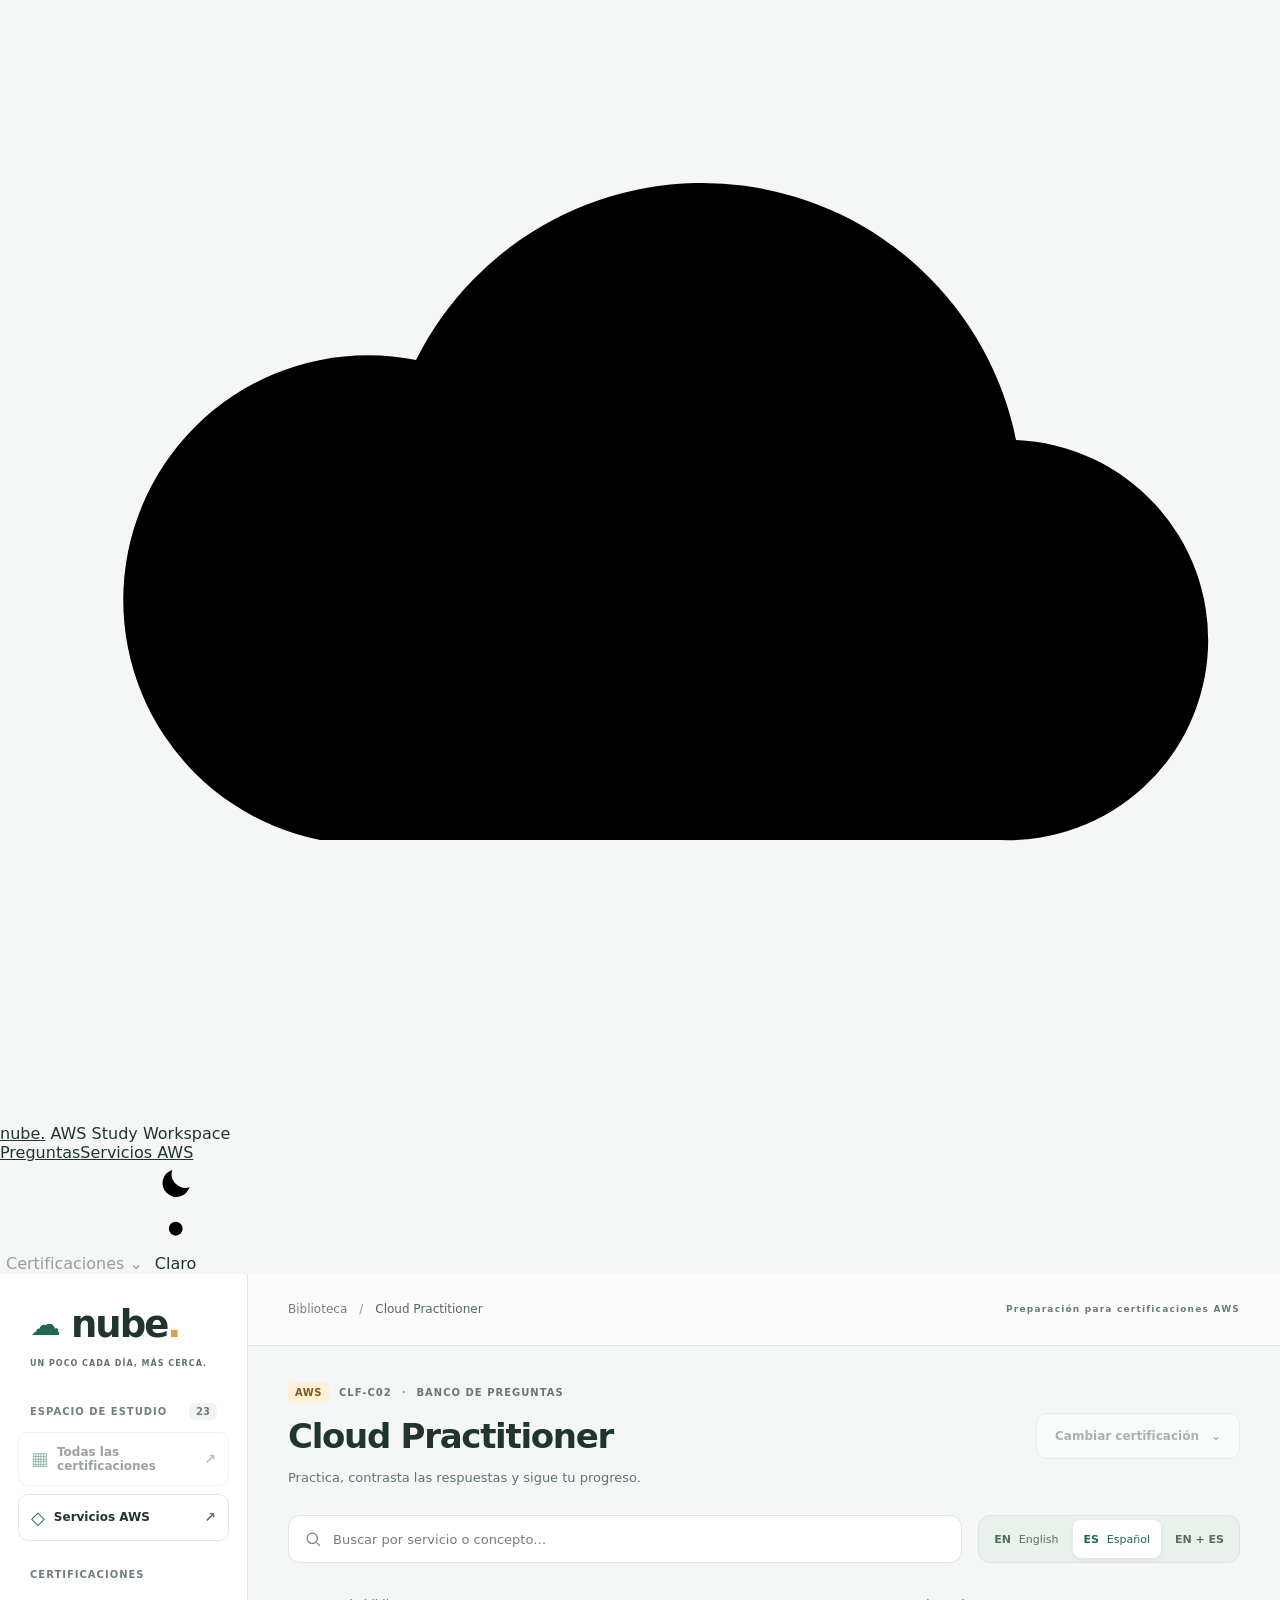
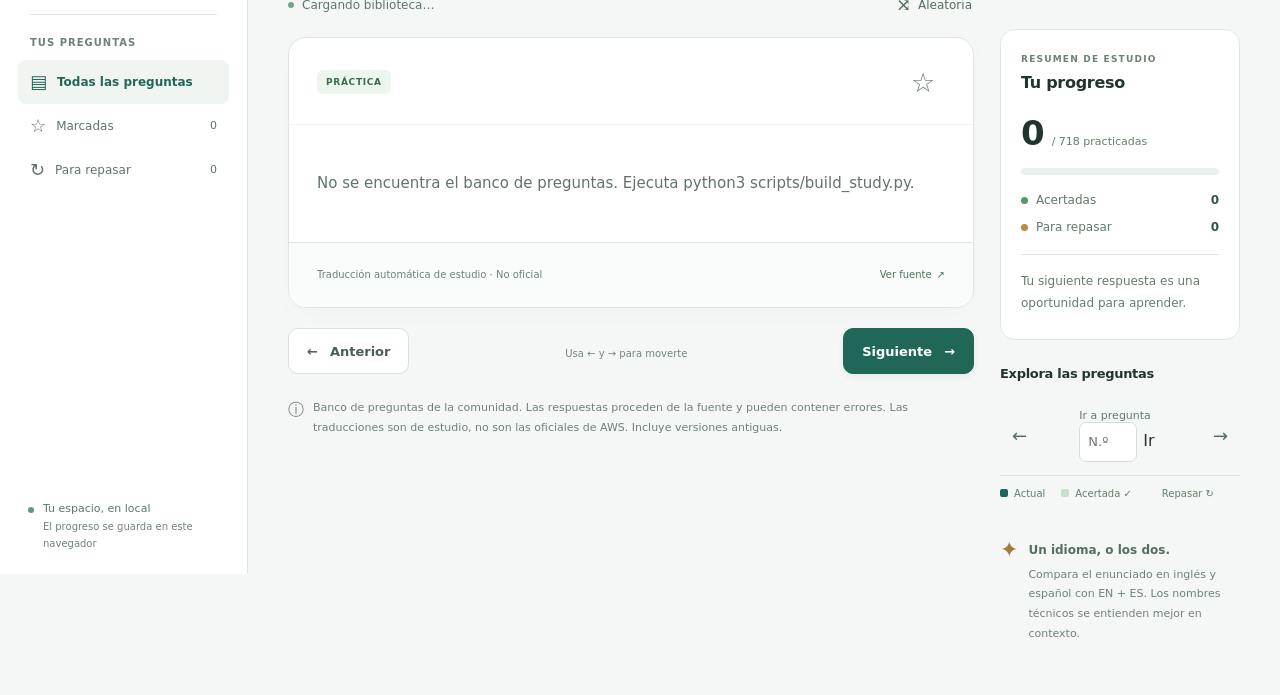
==== commit f5a02913: "Apply Nube cloud console design: index.html" ====
--- a/ui/index.html
+++ b/ui/index.html
@@ -3,25 +3,34 @@
 <head>
   <meta charset="utf-8">
   <meta name="viewport" content="width=device-width, initial-scale=1, viewport-fit=cover">
-  <meta name="theme-color" content="#f7f8fa">
+  <meta name="theme-color" content="#232f3e">
   <meta name="description" content="Tu biblioteca local para estudiar certificaciones AWS. Preguntas en inglés y español, práctica y progreso personal.">
   <title>Nube — Tu espacio de estudio AWS</title>
-  <link rel="icon" href="data:image/svg+xml,%3Csvg xmlns='http://www.w3.org/2000/svg' viewBox='0 0 48 48'%3E%3Crect width='48' height='48' rx='14' fill='%231e6257'/%3E%3Cpath d='M13 30h23a7 7 0 0 0-6-12 10 10 0 0 0-19 4 4 4 0 0 0 2 8' fill='white'/%3E%3C/svg%3E">
-  <link rel="stylesheet" href="styles.css?v=20261025-mobile">
-  <script src="app.mjs?v=20261025-mobile" type="module"></script>
+  <link rel="icon" href="data:image/svg+xml,%3Csvg xmlns='http://www.w3.org/2000/svg' viewBox='0 0 48 48'%3E%3Crect width='48' height='48' rx='14' fill='%23232f3e'/%3E%3Cpath d='M13 30h23a7 7 0 0 0-6-12 10 10 0 0 0-19 4 4 4 0 0 0 2 8' fill='white'/%3E%3C/svg%3E">
+  <script src="theme.mjs?v=20261025-console-4"></script>
+  <link rel="preload" href="fonts/DM-Sans.ttf" as="font" type="font/ttf" crossorigin>
+  <link rel="stylesheet" href="styles.css?v=20261025-console-4">
+  <script src="app.mjs?v=20261025-console-4" type="module"></script>
 </head>
 <body class="study-page">
   <a class="skip-link" href="#question-card">Saltar a la pregunta</a>
+  <header class="global-header">
+    <a class="global-brand" href="index.html" aria-label="Nube, inicio" translate="no"><svg viewBox="0 0 32 28" aria-hidden="true"><path d="M8 21h17a5 5 0 0 0 .4-10 8 8 0 0 0-15-2A6 6 0 0 0 8 21Z"/><path class="brand-accent" d="M11 26h13"/></svg><span>nube<span class="brand-period">.</span></span></a>
+    <span class="product-name">AWS Study Workspace</span>
+    <nav class="global-links" aria-label="Secciones de Nube"><a href="index.html" aria-current="page">Preguntas</a><a href="services.html">Servicios AWS</a></nav>
+    <div class="global-actions"><button class="header-certifications" data-library-trigger aria-haspopup="dialog" disabled>Certificaciones <span aria-hidden="true">⌄</span></button><button class="theme-toggle" data-theme-toggle aria-label="Activar modo oscuro" title="Activar modo oscuro"><svg class="theme-moon" viewBox="0 0 24 24" aria-hidden="true"><path d="M20 14a8 8 0 0 1-10-10 8 8 0 1 0 10 10Z"/></svg><svg class="theme-sun" viewBox="0 0 24 24" aria-hidden="true"><circle cx="12" cy="12" r="4"/><path d="M12 2v2m0 16v2M2 12h2m16 0h2M5 5l1 1m12 12 1 1M5 19l1-1M18 6l1-1"/></svg><span data-theme-label>Claro</span></button></div>
+  </header>
+  <div id="storage-notice" class="app-notice" role="status" hidden>No se pudo guardar el cambio en este navegador. Comprueba que el almacenamiento esté permitido.</div>
   <div class="app-shell">
     <aside class="sidebar">
       <a class="brand" href="./" aria-label="Nube, inicio"><span class="brand-icon" aria-hidden="true">☁</span>nube<span class="brand-dot">.</span></a>
       <span class="brand-caption">UN POCO CADA DÍA, MÁS CERCA.</span>
-      <div class="sidebar-heading">TU BIBLIOTECA <span id="exam-count">23</span></div>
-      <div class="sidebar-navigation"><button id="library-button" class="library-button"><span class="tiny-grid" aria-hidden="true">▦</span><span class="desktop-library-label">Todas las certificaciones</span><span class="mobile-library-label">Certificaciones</span><span aria-hidden="true">↗</span></button><a href="services.html" class="library-button services-link"><span class="tiny-grid" aria-hidden="true">◇</span> Servicios AWS <span aria-hidden="true">↗</span></a></div>
-      <div class="sidebar-heading recommended-label">PARA TI</div>
+      <div class="sidebar-heading">ESPACIO DE ESTUDIO <span id="exam-count">23</span></div>
+      <div class="sidebar-navigation"><button id="library-button" class="library-button" disabled><span class="tiny-grid" aria-hidden="true">▦</span><span class="desktop-library-label">Todas las certificaciones</span><span class="mobile-library-label">Certificaciones</span><span aria-hidden="true">↗</span></button><a href="services.html" class="library-button services-link"><span class="tiny-grid" aria-hidden="true">◇</span> Servicios AWS <span aria-hidden="true">↗</span></a></div>
+      <div class="sidebar-heading recommended-label">CERTIFICACIONES</div>
       <nav id="recommended" aria-label="Certificaciones destacadas"></nav>
       <div class="sidebar-divider"></div>
-      <div class="sidebar-heading">ORGANIZA TU ESTUDIO</div>
+      <div class="sidebar-heading">TUS PREGUNTAS</div>
       <button class="side-link active" data-filter="all"><span aria-hidden="true">▤</span> Todas las preguntas <span id="all-count"></span></button>
       <button class="side-link" data-filter="bookmarked"><span aria-hidden="true">☆</span> Marcadas <span id="bookmarked-count">0</span></button>
       <button class="side-link" data-filter="incorrect"><span aria-hidden="true">↻</span> Para repasar <span id="incorrect-count">0</span></button>
@@ -29,23 +38,23 @@
     </aside>
 
     <main>
-      <header class="topbar"><div class="breadcrumb">Biblioteca <span>/</span> <strong id="breadcrumb-name">Cloud Practitioner</strong></div><span class="topbar-label">APRENDER ES UN PROCESO <span aria-hidden="true">✳</span></span></header>
+      <header class="topbar"><div class="breadcrumb">Biblioteca <span>/</span> <strong id="breadcrumb-name">Cloud Practitioner</strong></div><span class="topbar-label">Preparación para certificaciones AWS</span></header>
       <section class="workspace">
-        <div class="page-heading"><div><div class="eyebrow"><span class="aws-label">AWS</span><span id="exam-code">CLF-C02</span><span class="eyebrow-dot">·</span><span>PRÁCTICA A TU RITMO</span></div><h1 id="exam-name">Cloud Practitioner</h1><p>Haz espacio para lo que viene. Una pregunta a la vez.</p></div><button id="change-exam" class="button secondary change-exam">Cambiar certificación <span aria-hidden="true">⌄</span></button></div>
+        <div class="page-heading"><div><div class="eyebrow"><span class="aws-label">AWS</span><span id="exam-code">CLF-C02</span><span class="eyebrow-dot">·</span><span>BANCO DE PREGUNTAS</span></div><h1 id="exam-name">Cloud Practitioner</h1><p>Practica, contrasta las respuestas y sigue tu progreso.</p></div><button id="change-exam" class="button secondary change-exam" disabled>Cambiar certificación <span aria-hidden="true">⌄</span></button></div>
 
         <div class="study-toolbar">
-          <label class="search-box"><svg viewBox="0 0 24 24" aria-hidden="true"><circle cx="10.5" cy="10.5" r="6.5"/><path d="m16 16 4 4"/></svg><input id="search" type="search" placeholder="Busca un servicio, concepto o pregunta…" aria-label="Buscar preguntas"></label>
+          <label class="search-box"><svg viewBox="0 0 24 24" aria-hidden="true"><circle cx="10.5" cy="10.5" r="6.5"/><path d="m16 16 4 4"/></svg><input id="search" name="search" type="search" autocomplete="off" placeholder="Buscar por servicio o concepto…" aria-label="Buscar preguntas"></label>
           <div class="language-switch" role="group" aria-label="Idioma de las preguntas"><button data-language="en">EN <span>English</span></button><button data-language="es" class="active">ES <span>Español</span></button><button data-language="both" aria-label="Ver ambos idiomas">EN + ES</button></div>
         </div>
 
-        <div class="mobile-tools"><div class="mobile-filters" role="group" aria-label="Filtrar preguntas"><button class="active" data-filter="all">Todas</button><button data-filter="bookmarked">☆ Marcadas</button><button data-filter="incorrect">↻ Repasar</button></div><button id="study-overview" class="overview-button" aria-haspopup="dialog" aria-controls="progress-dialog"><span aria-hidden="true">▦</span> Mi progreso</button><span id="mobile-progress"></span></div>
+        <div class="mobile-tools"><div class="mobile-filters" role="group" aria-label="Filtrar preguntas"><button class="active" data-filter="all">Todas</button><button data-filter="bookmarked">☆ Marcadas</button><button data-filter="incorrect">↻ Repasar</button></div><button id="study-overview" class="overview-button" aria-haspopup="dialog"><span aria-hidden="true">▦</span> Mi progreso</button><span id="mobile-progress"></span></div>
 
         <div class="study-layout">
           <div class="question-column">
-            <div class="question-toolbar"><div><span class="live-dot"></span><span id="result-count">Cargando biblioteca…</span></div><button id="shuffle" class="text-button"><span aria-hidden="true">⤨</span> Aleatoria</button></div>
+            <div class="question-toolbar"><div><span class="live-dot"></span><span id="result-count" role="status" aria-live="polite">Cargando biblioteca…</span></div><button id="shuffle" class="text-button"><span aria-hidden="true">⤨</span> Aleatoria</button></div>
             <article id="question-card" tabindex="-1" class="question-card" aria-busy="true">
-              <div class="question-meta"><div><span class="pill">MODO PRÁCTICA</span><span id="question-number" class="question-number"></span></div><button id="bookmark" class="bookmark-button" aria-label="Marcar pregunta" aria-pressed="false">☆</button></div>
-              <div id="loading" class="loading">Preparando tu espacio de estudio…</div>
+              <div class="question-meta"><div><span class="pill">PRÁCTICA</span><span id="question-number" class="question-number"></span></div><button id="bookmark" class="bookmark-button" aria-label="Marcar pregunta" aria-pressed="false">☆</button></div>
+              <div id="loading" class="loading" role="status" aria-live="polite">Cargando preguntas…</div><button id="load-retry" class="button secondary load-retry" hidden>Reintentar carga</button>
               <div id="question-content" hidden>
                 <div id="translation-notice" class="translation-notice" hidden></div>
                 <button id="translation-retry" class="text-button" hidden>Reintentar traducción</button>
@@ -69,8 +78,8 @@
           </div>
 
           <aside class="study-aside" aria-label="Progreso de estudio">
-            <section class="progress-card"><div class="card-eyebrow">POCO A POCO</div><h2>Tu recorrido</h2><div class="progress-total"><strong id="answered-count">0</strong><span id="progress-denominator">/ 718 practicadas</span></div><div class="progress-track"><div id="progress-fill"></div></div><div class="progress-stats"><div><span class="stat-dot green"></span>Acertadas <strong id="correct-count">0</strong></div><div><span class="stat-dot amber"></span>Para repasar <strong id="review-count">0</strong></div></div><p class="encouragement" id="encouragement">No hace falta saberlo todo.<br>Solo empezar por una.</p></section>
-            <section class="question-map"><div class="map-heading"><h2>Explora las preguntas</h2><span id="map-range"></span></div><div id="question-grid" class="question-grid"></div><div class="map-controls"><button id="map-previous" class="text-button" aria-label="Bloque anterior de preguntas">←</button><label>Ir a la pregunta<input id="jump" type="number" inputmode="numeric" min="1" placeholder="N.º" aria-label="Ir al número de pregunta"></label><button id="map-next" class="text-button" aria-label="Bloque siguiente de preguntas">→</button></div><div class="map-legend"><span><i class="current"></i>Actual</span><span><i class="done"></i>Practicada</span></div></section>
+            <section class="progress-card"><div class="card-eyebrow">RESUMEN DE ESTUDIO</div><h2>Tu progreso</h2><div class="progress-total"><strong id="answered-count">0</strong><span id="progress-denominator">/ 718 practicadas</span></div><div id="study-progress" class="progress-track" role="progressbar" aria-label="Preguntas practicadas" aria-valuemin="0" aria-valuemax="100" aria-valuenow="0"><div id="progress-fill"></div></div><div class="progress-stats"><div><span class="stat-dot green"></span>Acertadas <strong id="correct-count">0</strong></div><div><span class="stat-dot amber"></span>Para repasar <strong id="review-count">0</strong></div></div><p class="encouragement" id="encouragement">Tu siguiente respuesta es una oportunidad para aprender.</p></section>
+            <section class="question-map"><div class="map-heading"><h2>Explora las preguntas</h2><span id="map-range"></span></div><div id="question-grid" class="question-grid"></div><div class="map-controls"><button id="map-previous" class="text-button" aria-label="Bloque anterior de preguntas">←</button><form id="jump-form"><label for="jump">Ir a pregunta</label><input id="jump" name="question-number" type="number" inputmode="numeric" min="1" placeholder="N.º" aria-label="Ir al número de pregunta" autocomplete="off" required><button type="submit" class="jump-submit">Ir</button></form><button id="map-next" class="text-button" aria-label="Bloque siguiente de preguntas">→</button></div><div class="map-legend"><span><i class="current"></i>Actual</span><span><i class="done"></i>Acertada ✓</span><span><i class="missed"></i>Repasar ↻</span></div></section>
             <div class="study-tip"><span aria-hidden="true">✦</span><div><strong>Un idioma, o los dos.</strong><p>Compara el enunciado en inglés y español con EN + ES. Los nombres técnicos se entienden mejor en contexto.</p></div></div>
           </aside>
         </div>
@@ -79,8 +88,8 @@
   </div>
 
   <nav class="mobile-navigation" aria-label="Navegación principal"><a href="index.html" aria-current="page"><svg viewBox="0 0 24 24" aria-hidden="true"><path d="M5 4h14v16H5zM8 8h8M8 12h8M8 16h5"/></svg><span>Preguntas</span></a><a href="services.html"><svg viewBox="0 0 24 24" aria-hidden="true"><rect x="4" y="4" width="6" height="6" rx="1"/><rect x="14" y="4" width="6" height="6" rx="1"/><rect x="4" y="14" width="6" height="6" rx="1"/><rect x="14" y="14" width="6" height="6" rx="1"/></svg><span>Servicios AWS</span></a></nav>
-  <dialog id="progress-dialog" class="progress-dialog" aria-labelledby="progress-dialog-title"><div class="dialog-heading"><div><span class="eyebrow">TU SESIÓN DE ESTUDIO</span><h2 id="progress-dialog-title">Un paso cada día</h2></div><button id="close-progress" class="icon-button" aria-label="Cerrar progreso">×</button></div><div id="mobile-study-panel"></div><p class="dialog-note">Tu progreso se guarda en este navegador.</p></dialog>
-  <dialog id="library-dialog" aria-labelledby="library-title"><div class="dialog-heading"><div><span class="eyebrow">TU PRÓXIMO PASO</span><h2 id="library-title">Elige una certificación</h2></div><button id="close-library" class="icon-button" aria-label="Cerrar biblioteca">×</button></div><label class="search-box dialog-search"><input id="exam-search" type="search" placeholder="Buscar por nombre o código…" aria-label="Buscar certificación"></label><div id="exam-list" class="exam-list"></div><p class="dialog-note">Las versiones sin código se muestran tal como aparecen en la caché. No se garantiza que correspondan a un examen vigente.</p></dialog>
+  <dialog id="progress-dialog" class="progress-dialog" aria-labelledby="progress-dialog-title"><div class="dialog-heading"><div><span class="eyebrow">TU SESIÓN DE ESTUDIO</span><h2 id="progress-dialog-title">Progreso y preguntas</h2></div><button id="close-progress" class="icon-button" aria-label="Cerrar progreso">×</button></div><div id="mobile-study-panel"></div><p class="dialog-note">Tu progreso se guarda en este navegador.</p></dialog>
+  <dialog id="library-dialog" aria-labelledby="library-title"><div class="dialog-heading"><div><span class="eyebrow">TU PRÓXIMO PASO</span><h2 id="library-title">Elige una certificación</h2></div><button id="close-library" class="icon-button" aria-label="Cerrar biblioteca">×</button></div><label class="search-box dialog-search"><input id="exam-search" name="exam-search" type="search" autocomplete="off" placeholder="Buscar por nombre o código…" aria-label="Buscar certificación"></label><div id="exam-list" class="exam-list" aria-live="polite"></div><p class="dialog-note">Las versiones sin código se muestran tal como aparecen en la caché. No se garantiza que correspondan a un examen vigente.</p></dialog>
   <noscript>Esta página necesita JavaScript para consultar las preguntas.</noscript>
 </body>
 </html>
